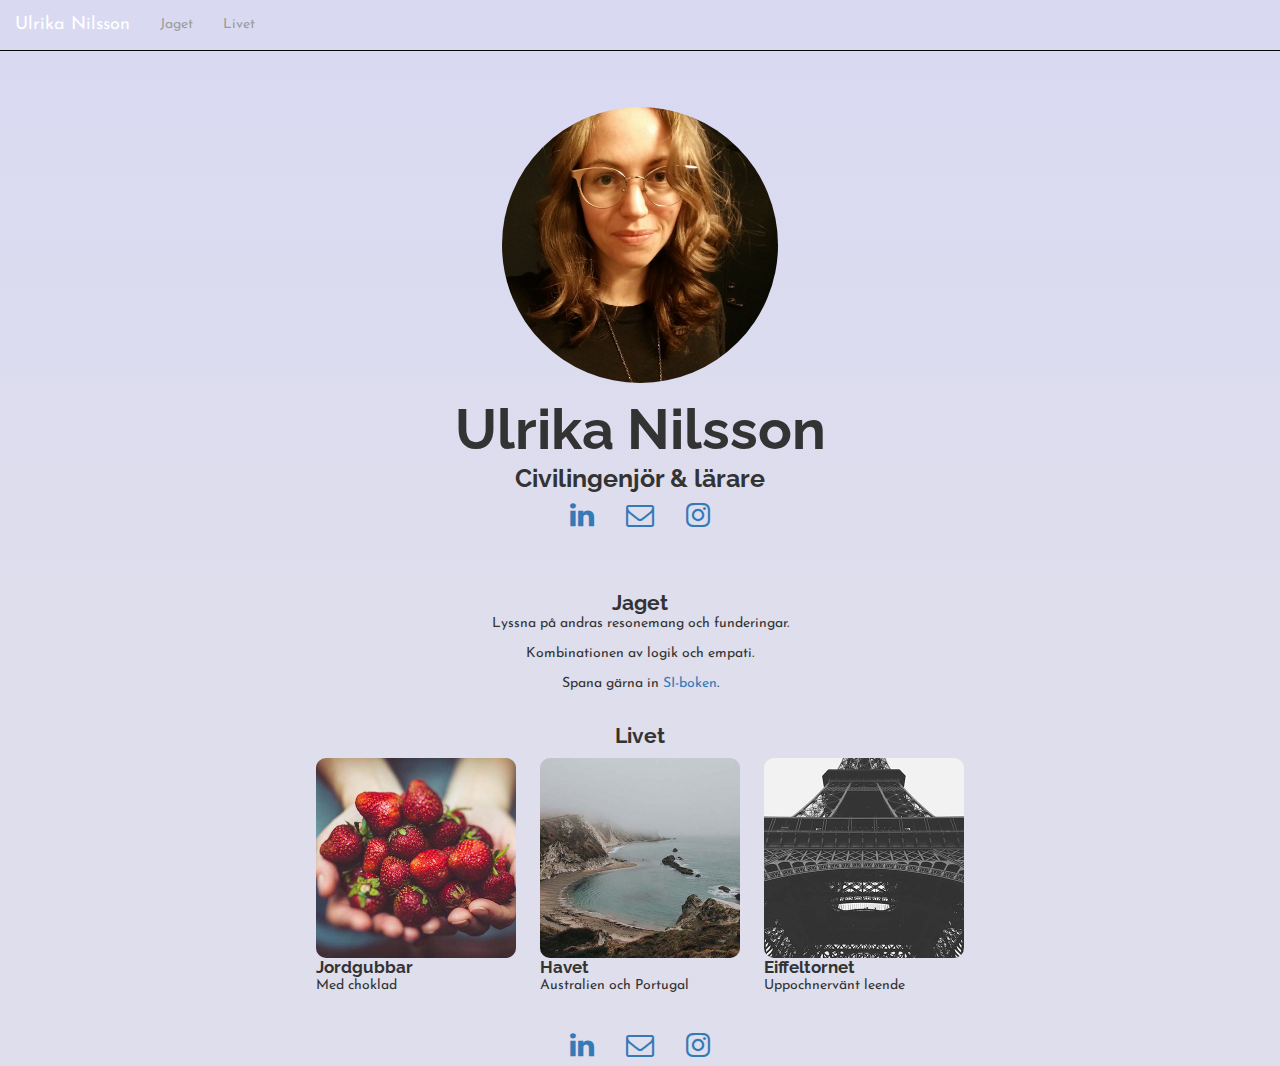
==== index.html @ e763a31b "Menyrad inlagd" ====
<!--.UN.-->
<!DOCTYPE html>
<html lang="sv">

	<head>
		<meta charset="UTF-8">
		<meta name="viewport" content="width=device-width, initial-scale=1, minimum-scale=1">
		<title>Ulrika Nilsson</title>

		<meta property="og:title" content="Ulrika Nilsson">
		<meta property="og:url" content="ulrikan.github.io">
		<meta property="og:description" content="Ulrika och livet">
		<meta property="og:image" content="https://ulrikan.github.io/bilder/Ulrika.jpg">

		<link rel="icon" type="image/png" href="./bilder/icon.png">
		<link rel="apple-touch-icon" href="./bilder/icon.png">

		<link rel="stylesheet" href="https://maxcdn.bootstrapcdn.com/bootstrap/3.3.7/css/bootstrap.min.css">
		<link rel="stylesheet" type="text/css" href="normalize.css">
		<link rel="stylesheet" href="./font-awesome/css/font-awesome.min.css">
		<link rel="stylesheet" href="https://fonts.googleapis.com/css?family=Josefin+Sans">
		<link rel="stylesheet" type="text/css" href="https://fonts.googleapis.com/css?family=Raleway">
		<link rel="stylesheet" type="text/css" href="styles.css">

		

	</head>

	<body>

		<nav class="navbar navbar-inverse navbar-fixed-top">
			  <div class="container-fluid">
			    <div class="navbar-header">
			      <button type="button" class="navbar-toggle" data-toggle="collapse" data-target="#myNavbar">
			        <span class="icon-bar"></span>
			        <span class="icon-bar"></span>
			        <span class="icon-bar"></span> 
			      </button>
			      <a class="navbar-brand" href="#Top">Ulrika Nilsson</a>
			    </div>
			    <div class="collapse navbar-collapse" id="myNavbar">
			      <ul class="nav navbar-nav">
			        <li><a href="#Jaget">Jaget</a></li>
			        <li><a href="#Livet">Livet</a></li>  
			      </ul>
			    </div>
			  </div>
			</nav>
	
		<div class="containern bg-0" id="Top">

			<div class="bg-1" id="UN">
				<img class="portrait" src="./bilder/Ulrika.jpg">
				<h1 class="main-heading">Ulrika Nilsson</h1>
				<h2 class="competences">Civilingenjör & lärare</h2>

				<div class="contact">
					<a class="contact-link" href="https://www.linkedin.com/in/ulrika-nilsson-143b7968"><i class="fa fa-linkedin" aria-hidden="true"></i></a>
					<a class="contact-link" href="mailto:ulrikani@gmail.com"><i class="fa fa-envelope-o" aria-hidden="true"></i></a>
					<a class="contact-link" href="https://www.instagram.com/mellugan/"><i class="fa fa-instagram" aria-hidden="true"></i></a>
				</div>

			</div>

			<div class="sub-section bg-2">
				<h2 class="sub-heading" id="Jaget">Jaget</h2>
				<p>Lyssna på andras resonemang och funderingar.</p>
				<p>Kombinationen av logik och empati.</p>
				<p>Spana gärna in <a href="SI-boken.pdf">SI-boken</a>.</p>
			</div>

			<div class="sub-section bg-3">
				<h2 class="sub-heading" id="Livet">Livet</h2>

				<div class="experience">
					<img class="responsive-image" src="./bilder/strawberry.jpg">
					<h3 class="sub-sub-heading">Jordgubbar</h3>
					<p>Med choklad</p>
				</div>

				<div class="experience">
					<img class="responsive-image" src="./bilder/bay.jpg">
					<h3 class="sub-sub-heading">Havet</h3>
					<p>Australien och Portugal</p>
				</div>

				<div class="experience">
					<img class="responsive-image" src="./bilder/paris.jpg">
					<h3 class="sub-sub-heading">Eiffeltornet</h3>
					<p>Uppochnervänt leende</p>
				</div>
			</div>

			<footer class="footer bg-4">
				<div class="contact">
					<a class="contact-link" href="https://www.linkedin.com/in/ulrika-nilsson-143b7968"><i class="fa fa-linkedin" aria-hidden="true"></i></a>
					<a class="contact-link" href="mailto:ulrikani@gmail.com"><i class="fa fa-envelope-o" aria-hidden="true"></i></a>
					<a class="contact-link" href="https://www.instagram.com/mellugan/"><i class="fa fa-instagram" aria-hidden="true"></i></a>
				</div>
			</footer>

		</div>

		<script type="text/javascript" src="./script.js"></script>
		<script src="https://ajax.googleapis.com/ajax/libs/jquery/3.1.1/jquery.min.js"></script>
  		<script src="https://maxcdn.bootstrapcdn.com/bootstrap/3.3.7/js/bootstrap.min.js"></script>

	</body>

</html>
---- styles.css ----
/*.UN.*/
.containern {
	margin: 0 auto;
	text-align: center;
}

.navbar {
	font-family: 'Josefin Sans', sans-serif;
	background-color: #d9d9f2;
	padding: 0;
}

.portrait {
	width: 200px;
	height: 200px;
	border-radius: 50%;
	padding: 12px;
}

.responsive-image {
	width: 200px;
	height: 200px;
	border-radius: 5%;
}

.bg-0 {
	background-color: #d9d9f2;
}

.bg-1 {
	background: #d9d9f2;
  	background: -webkit-linear-gradient(#d9d9f2, #dedeed);
  	background:    -moz-linear-gradient(#d9d9f2, #dedeed);
  	background:         linear-gradient(#d9d9f2, #dedeed);
  	margin-top: 50px;
	padding: 45px;
}

.bg-2 {
	background-color: #dedeed;
}

.bg-3 {
	background-color: #dedeed;
}

.bg-4 {
	background-color: #dedeed;

}

.sub-section {
	padding: 10px;
	position: relative;
}

.experience-text {
	text-align: center;
}

.main-heading {
	font-size: 2.5em;
	margin-bottom: 0;
	font-weight: bold;
}

.competences {
	font-size: 1.5em;
	font-weight: bold;
}
.sub-heading {
	font-size: 1.3em;
	margin: 0;
	font-weight: bold;
}

.sub-sub-heading {
	font-size: 1.1em;
	margin: 0;
	font-weight: bold;
}

.contact-link {
	font-size: 2em;
	margin: 0.5em;
}

h1, h2, h3 {
	font-family: 'Raleway', sans-serif;
	margin: 4px;
}

p {
	font-family: 'Josefin Sans', sans-serif;
	margin-top: 0;
}

@media only screen and (min-width: 500px) {
	.portrait {
		width: 250px;
		height: 250px;
	}

	.experience {
		text-align: left;
		display: inline-block;
		padding: 10px;
	}

}

@media only screen and (min-width: 760px) {
	.portrait {
		width: 300px;
		height: 300px;
	}

	.main-heading {
		font-size: 4em;

	}

	.competences {
		font-size: 1.8em;
	}

	.sub-heading {
		font-size: 1.5em;
	}

	.sub-sub-heading {
		font-size: 1.2em;
	}
}
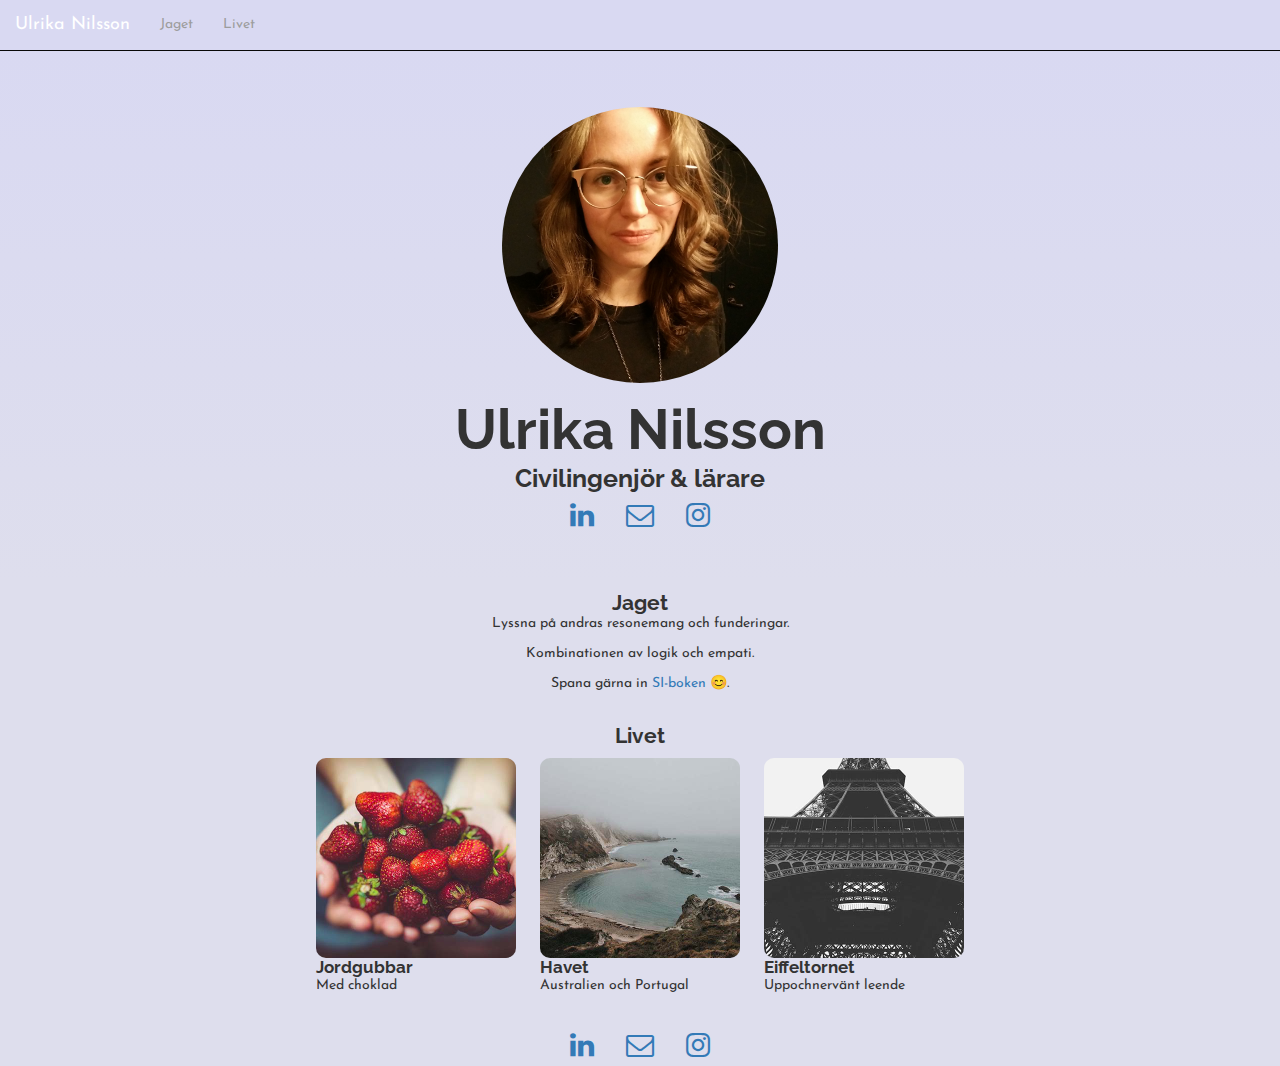
==== commit 3c541026: "Emojilek inlagt" ====
--- a/index.html
+++ b/index.html
@@ -29,23 +29,23 @@
 	<body>
 
 		<nav class="navbar navbar-inverse navbar-fixed-top">
-			  <div class="container-fluid">
+			<div class="container-fluid">
 			    <div class="navbar-header">
-			      <button type="button" class="navbar-toggle" data-toggle="collapse" data-target="#myNavbar">
-			        <span class="icon-bar"></span>
-			        <span class="icon-bar"></span>
-			        <span class="icon-bar"></span> 
-			      </button>
-			      <a class="navbar-brand" href="#Top">Ulrika Nilsson</a>
-			    </div>
-			    <div class="collapse navbar-collapse" id="myNavbar">
-			      <ul class="nav navbar-nav">
-			        <li><a href="#Jaget">Jaget</a></li>
-			        <li><a href="#Livet">Livet</a></li>  
-			      </ul>
-			    </div>
-			  </div>
-			</nav>
+			     	<button type="button" class="navbar-toggle" data-toggle="collapse" data-target="#myNavbar">
+				       <span class="icon-bar"></span>
+				       <span class="icon-bar"></span>
+				       <span class="icon-bar"></span> 
+			     	</button>
+				    <a class="navbar-brand" href="#Top">Ulrika Nilsson</a>
+				</div>
+				<div class="collapse navbar-collapse" id="myNavbar">
+					<ul class="nav navbar-nav">
+						<li><a href="#Jaget">Jaget</a></li>
+						<li><a href="#Livet">Livet</a></li>  
+					</ul>
+				</div>
+			</div>
+		</nav>
 	
 		<div class="containern bg-0" id="Top">
 
@@ -66,7 +66,7 @@
 				<h2 class="sub-heading" id="Jaget">Jaget</h2>
 				<p>Lyssna på andras resonemang och funderingar.</p>
 				<p>Kombinationen av logik och empati.</p>
-				<p>Spana gärna in <a href="SI-boken.pdf">SI-boken</a>.</p>
+				<p>Spana gärna in <a href="SI-boken.pdf">SI-boken</a> 😊.</p>
 			</div>
 
 			<div class="sub-section bg-3">
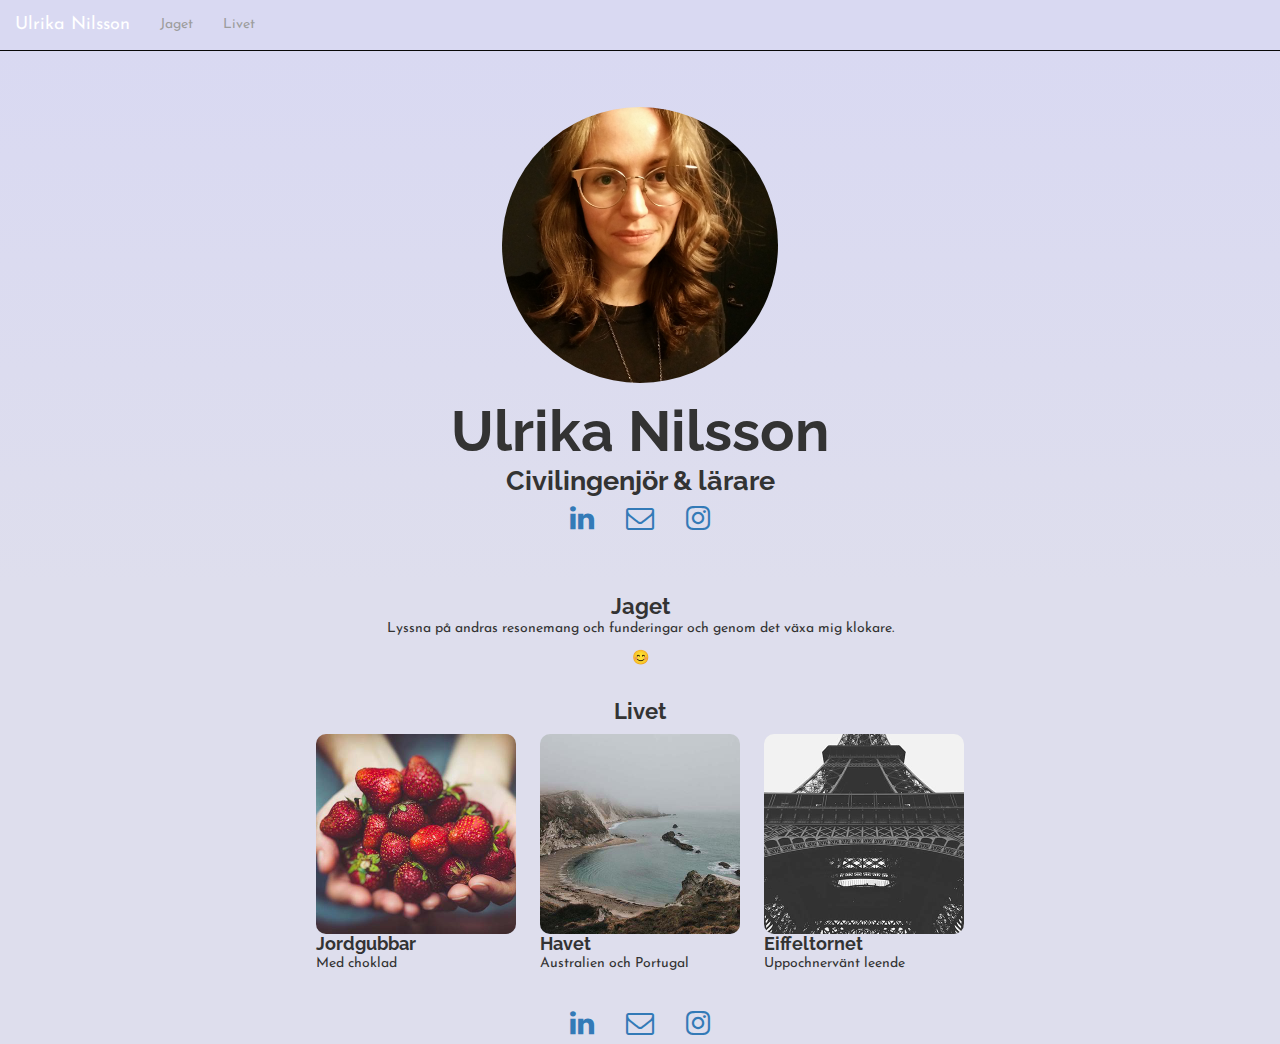
==== commit 489c808c: "Lite förändringar för att våga länka" ====
--- a/index.html
+++ b/index.html
@@ -64,9 +64,8 @@
 
 			<div class="sub-section bg-2">
 				<h2 class="sub-heading" id="Jaget">Jaget</h2>
-				<p>Lyssna på andras resonemang och funderingar.</p>
-				<p>Kombinationen av logik och empati.</p>
-				<p>Spana gärna in <a href="SI-boken.pdf">SI-boken</a> 😊.</p>
+				<p>Lyssna på andras resonemang och funderingar och genom det växa mig klokare.</p>
+				<p>😊</p>
 			</div>
 
 			<div class="sub-section bg-3">
--- a/styles.css
+++ b/styles.css
@@ -59,23 +59,23 @@
 }
 
 .main-heading {
-	font-size: 2.5em;
+	font-size: 2.6em;
 	margin-bottom: 0;
 	font-weight: bold;
 }
 
 .competences {
-	font-size: 1.5em;
+	font-size: 1.6em;
 	font-weight: bold;
 }
 .sub-heading {
-	font-size: 1.3em;
+	font-size: 1.4em;
 	margin: 0;
 	font-weight: bold;
 }
 
 .sub-sub-heading {
-	font-size: 1.1em;
+	font-size: 1.2em;
 	margin: 0;
 	font-weight: bold;
 }
@@ -116,19 +116,19 @@
 	}
 
 	.main-heading {
-		font-size: 4em;
+		font-size: 4.1em;
 
 	}
 
 	.competences {
-		font-size: 1.8em;
+		font-size: 1.9em;
 	}
 
 	.sub-heading {
-		font-size: 1.5em;
+		font-size: 1.6em;
 	}
 
 	.sub-sub-heading {
-		font-size: 1.2em;
+		font-size: 1.3em;
 	}
 }
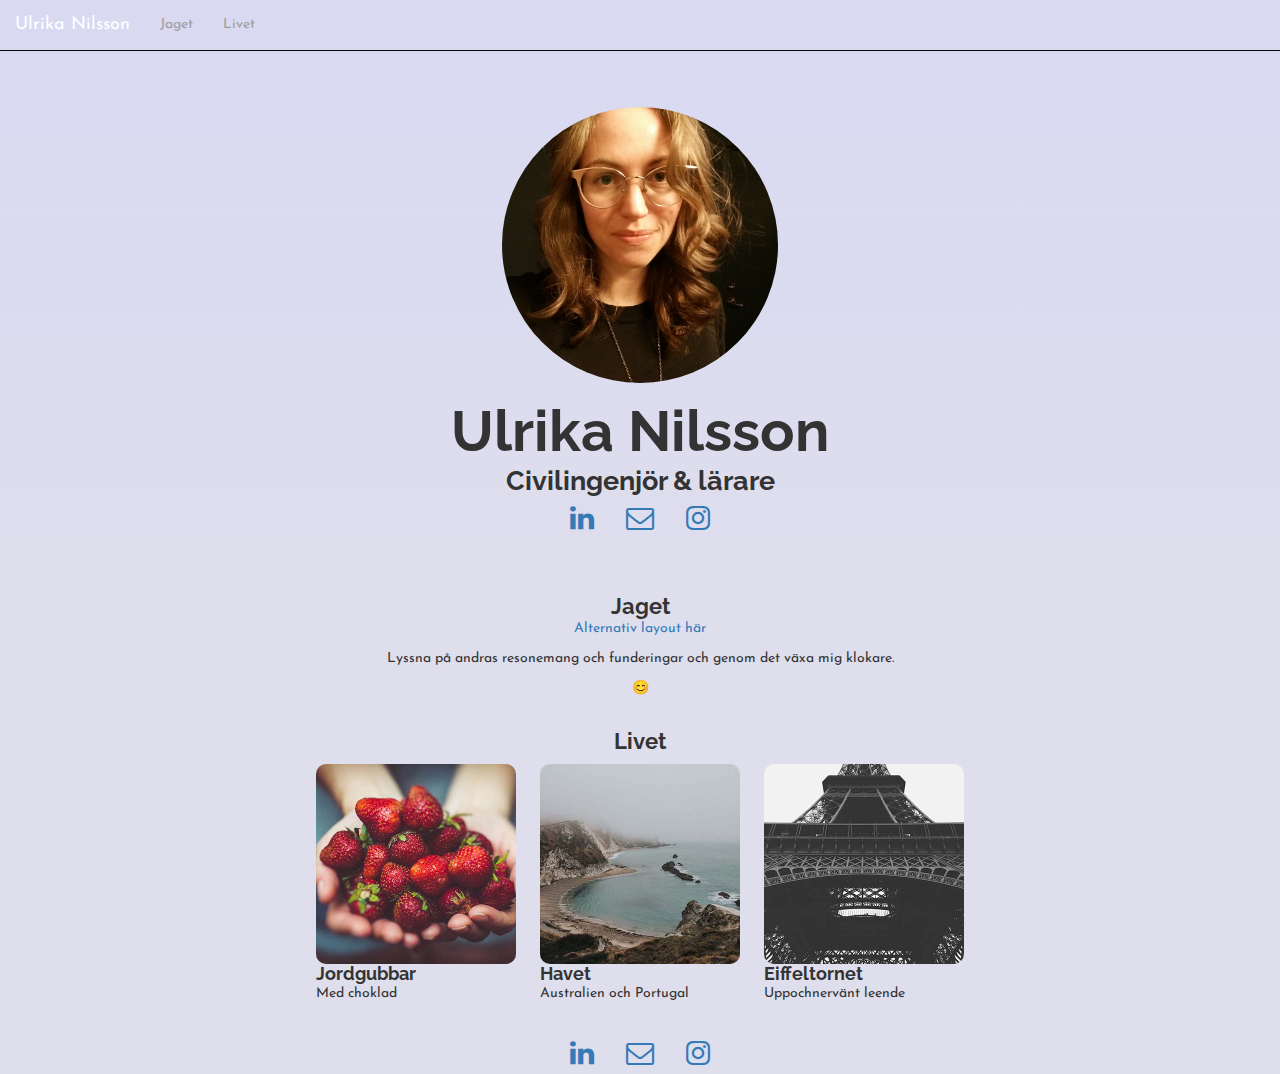
==== commit e90fceb2: "fixade länken i rätt font" ====
--- a/index.html
+++ b/index.html
@@ -1,95 +1,77 @@
 <!--.UN.-->
 <!DOCTYPE html>
 <html lang="sv">
-
 	<head>
 		<meta charset="UTF-8">
 		<meta name="viewport" content="width=device-width, initial-scale=1, minimum-scale=1">
 		<title>Ulrika Nilsson</title>
-
 		<meta property="og:title" content="Ulrika Nilsson">
 		<meta property="og:url" content="ulrikan.github.io">
 		<meta property="og:description" content="Ulrika och livet">
 		<meta property="og:image" content="https://ulrikan.github.io/bilder/Ulrika.jpg">
-
 		<link rel="icon" type="image/png" href="./bilder/icon.png">
 		<link rel="apple-touch-icon" href="./bilder/icon.png">
-
 		<link rel="stylesheet" href="https://maxcdn.bootstrapcdn.com/bootstrap/3.3.7/css/bootstrap.min.css">
 		<link rel="stylesheet" type="text/css" href="normalize.css">
 		<link rel="stylesheet" href="./font-awesome/css/font-awesome.min.css">
 		<link rel="stylesheet" href="https://fonts.googleapis.com/css?family=Josefin+Sans">
 		<link rel="stylesheet" type="text/css" href="https://fonts.googleapis.com/css?family=Raleway">
 		<link rel="stylesheet" type="text/css" href="styles.css">
-
-		
-
 	</head>
-
 	<body>
-
 		<nav class="navbar navbar-inverse navbar-fixed-top">
 			<div class="container-fluid">
 			    <div class="navbar-header">
 			     	<button type="button" class="navbar-toggle" data-toggle="collapse" data-target="#myNavbar">
 				       <span class="icon-bar"></span>
 				       <span class="icon-bar"></span>
-				       <span class="icon-bar"></span> 
+				       <span class="icon-bar"></span>
 			     	</button>
 				    <a class="navbar-brand" href="#Top">Ulrika Nilsson</a>
 				</div>
 				<div class="collapse navbar-collapse" id="myNavbar">
 					<ul class="nav navbar-nav">
 						<li><a href="#Jaget">Jaget</a></li>
-						<li><a href="#Livet">Livet</a></li>  
+						<li><a href="#Livet">Livet</a></li>
 					</ul>
 				</div>
 			</div>
 		</nav>
-	
 		<div class="containern bg-0" id="Top">
-
 			<div class="bg-1" id="UN">
 				<img class="portrait" src="./bilder/Ulrika.jpg">
 				<h1 class="main-heading">Ulrika Nilsson</h1>
 				<h2 class="competences">Civilingenjör & lärare</h2>
-
 				<div class="contact">
 					<a class="contact-link" href="https://www.linkedin.com/in/ulrika-nilsson-143b7968"><i class="fa fa-linkedin" aria-hidden="true"></i></a>
 					<a class="contact-link" href="mailto:ulrikani@gmail.com"><i class="fa fa-envelope-o" aria-hidden="true"></i></a>
 					<a class="contact-link" href="https://www.instagram.com/mellugan/"><i class="fa fa-instagram" aria-hidden="true"></i></a>
 				</div>
-
 			</div>
-
 			<div class="sub-section bg-2">
 				<h2 class="sub-heading" id="Jaget">Jaget</h2>
+				<p><a href="index2.html">Alternativ layout här</a></p>
 				<p>Lyssna på andras resonemang och funderingar och genom det växa mig klokare.</p>
 				<p>😊</p>
 			</div>
-
 			<div class="sub-section bg-3">
 				<h2 class="sub-heading" id="Livet">Livet</h2>
-
 				<div class="experience">
 					<img class="responsive-image" src="./bilder/strawberry.jpg">
 					<h3 class="sub-sub-heading">Jordgubbar</h3>
 					<p>Med choklad</p>
 				</div>
-
 				<div class="experience">
 					<img class="responsive-image" src="./bilder/bay.jpg">
 					<h3 class="sub-sub-heading">Havet</h3>
 					<p>Australien och Portugal</p>
 				</div>
-
 				<div class="experience">
 					<img class="responsive-image" src="./bilder/paris.jpg">
 					<h3 class="sub-sub-heading">Eiffeltornet</h3>
 					<p>Uppochnervänt leende</p>
 				</div>
 			</div>
-
 			<footer class="footer bg-4">
 				<div class="contact">
 					<a class="contact-link" href="https://www.linkedin.com/in/ulrika-nilsson-143b7968"><i class="fa fa-linkedin" aria-hidden="true"></i></a>
@@ -97,13 +79,9 @@
 					<a class="contact-link" href="https://www.instagram.com/mellugan/"><i class="fa fa-instagram" aria-hidden="true"></i></a>
 				</div>
 			</footer>
-
 		</div>
-
 		<script type="text/javascript" src="./script.js"></script>
 		<script src="https://ajax.googleapis.com/ajax/libs/jquery/3.1.1/jquery.min.js"></script>
-  		<script src="https://maxcdn.bootstrapcdn.com/bootstrap/3.3.7/js/bootstrap.min.js"></script>
-
+  	<script src="https://maxcdn.bootstrapcdn.com/bootstrap/3.3.7/js/bootstrap.min.js"></script>
 	</body>
-
 </html>
--- a/styles.css
+++ b/styles.css
@@ -3,30 +3,25 @@
 	margin: 0 auto;
 	text-align: center;
 }
-
 .navbar {
 	font-family: 'Josefin Sans', sans-serif;
 	background-color: #d9d9f2;
 	padding: 0;
 }
-
 .portrait {
 	width: 200px;
 	height: 200px;
 	border-radius: 50%;
 	padding: 12px;
 }
-
 .responsive-image {
 	width: 200px;
 	height: 200px;
 	border-radius: 5%;
 }
-
 .bg-0 {
 	background-color: #d9d9f2;
 }
-
 .bg-1 {
 	background: #d9d9f2;
   	background: -webkit-linear-gradient(#d9d9f2, #dedeed);
@@ -35,35 +30,27 @@
   	margin-top: 50px;
 	padding: 45px;
 }
-
 .bg-2 {
 	background-color: #dedeed;
 }
-
 .bg-3 {
 	background-color: #dedeed;
 }
-
 .bg-4 {
 	background-color: #dedeed;
-
 }
-
 .sub-section {
 	padding: 10px;
 	position: relative;
 }
-
 .experience-text {
 	text-align: center;
 }
-
 .main-heading {
 	font-size: 2.6em;
 	margin-bottom: 0;
 	font-weight: bold;
 }
-
 .competences {
 	font-size: 1.6em;
 	font-weight: bold;
@@ -73,61 +60,48 @@
 	margin: 0;
 	font-weight: bold;
 }
-
 .sub-sub-heading {
 	font-size: 1.2em;
 	margin: 0;
 	font-weight: bold;
 }
-
 .contact-link {
 	font-size: 2em;
 	margin: 0.5em;
 }
-
 h1, h2, h3 {
 	font-family: 'Raleway', sans-serif;
 	margin: 4px;
 }
-
 p {
 	font-family: 'Josefin Sans', sans-serif;
 	margin-top: 0;
 }
-
 @media only screen and (min-width: 500px) {
 	.portrait {
 		width: 250px;
 		height: 250px;
 	}
-
 	.experience {
 		text-align: left;
 		display: inline-block;
 		padding: 10px;
 	}
-
 }
-
 @media only screen and (min-width: 760px) {
 	.portrait {
 		width: 300px;
 		height: 300px;
 	}
-
 	.main-heading {
 		font-size: 4.1em;
-
 	}
-
 	.competences {
 		font-size: 1.9em;
 	}
-
 	.sub-heading {
 		font-size: 1.6em;
 	}
-
 	.sub-sub-heading {
 		font-size: 1.3em;
 	}
